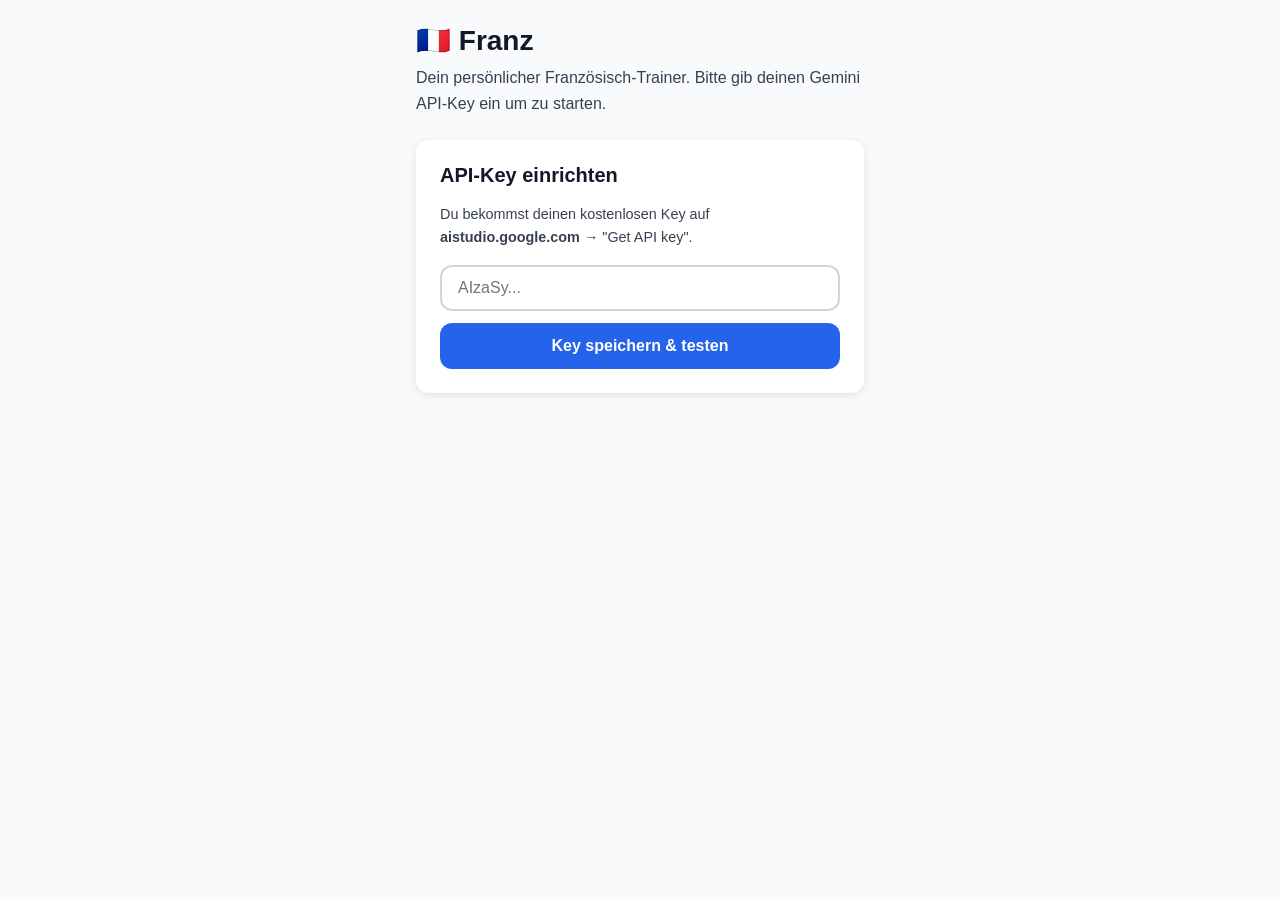
==== index.html @ 5c472bbf "feat: add home screen and API key setup" ====
<!DOCTYPE html>
<html lang="de">
<head>
  <meta charset="UTF-8">
  <meta name="viewport" content="width=device-width, initial-scale=1.0">
  <meta name="apple-mobile-web-app-capable" content="yes">
  <meta name="apple-mobile-web-app-status-bar-style" content="default">
  <meta name="apple-mobile-web-app-title" content="Franz">
  <title>Franz — Französisch lernen</title>
  <link rel="stylesheet" href="css/style.css">
</head>
<body>
<div class="container">

  <!-- API Key Setup (shown if no key stored) -->
  <div id="setup-screen">
    <h1>🇫🇷 Franz</h1>
    <p style="margin-bottom:24px">Dein persönlicher Französisch-Trainer. Bitte gib deinen Gemini API-Key ein um zu starten.</p>
    <div class="card">
      <h2>API-Key einrichten</h2>
      <p style="margin-bottom:16px; font-size:0.9rem;">Du bekommst deinen kostenlosen Key auf <strong>aistudio.google.com</strong> → "Get API key".</p>
      <input type="password" id="api-key-input" class="input" placeholder="AIzaSy..." style="margin-bottom:12px">
      <div id="key-error" class="feedback-box feedback-wrong hidden"></div>
      <button id="save-key-btn" class="btn btn-primary">
        <span id="key-btn-text">Key speichern &amp; testen</span>
        <span id="key-spinner" class="spinner hidden"></span>
      </button>
    </div>
  </div>

  <!-- Home Screen (shown once API key is set) -->
  <div id="home-screen" class="hidden">
    <div style="display:flex; justify-content:space-between; align-items:center; margin-bottom:8px">
      <h1>🇫🇷 Franz</h1>
      <div class="streak" id="streak-display">🔥 0 Tage</div>
    </div>

    <div id="placement-banner" class="card hidden">
      <h2>Wo stehst du?</h2>
      <p style="margin-bottom:16px">Mach den kurzen Einstufungstest um dein Startniveau zu bestimmen.</p>
      <a href="placement.html" class="btn btn-primary">Einstufungstest starten →</a>
    </div>

    <div id="level-section">
      <h2>Dein Level</h2>
      <div class="level-grid" id="level-grid"></div>
    </div>

    <div id="due-banner" class="card hidden">
      <p id="due-text"></p>
      <a href="vocab.html" class="btn btn-primary" style="margin-top:12px">Jetzt lernen →</a>
    </div>

    <h2 style="margin-top:8px">Trainieren</h2>
    <a href="vocab.html" class="btn btn-secondary">📖 Vokabel-Drill</a>
    <a href="sentences.html" class="btn btn-secondary">💬 Satz-Training</a>

    <button id="reset-btn" class="btn btn-secondary" style="margin-top:32px; font-size:0.8rem; color:#9ca3af">
      ⚙️ API-Key ändern / Fortschritt zurücksetzen
    </button>
  </div>

</div>

<script src="js/storage.js"></script>
<script src="js/srs.js"></script>
<script>
  let data = Storage.getAll();

  function init() {
    if (!data.gemini_api_key) {
      document.getElementById('setup-screen').classList.remove('hidden');
    } else {
      showHome();
    }
  }

  function showHome() {
    document.getElementById('setup-screen').classList.add('hidden');
    document.getElementById('home-screen').classList.remove('hidden');
    renderStreak();
    renderLevels();
    renderDueBanner();
    if (!data.placement_completed) {
      document.getElementById('placement-banner').classList.remove('hidden');
    }
  }

  function renderStreak() {
    const s = data.streak;
    document.getElementById('streak-display').textContent = `🔥 ${s.current} Tag${s.current !== 1 ? 'e' : ''}`;
  }

  function renderLevels() {
    const levels = ['a1','a2','b1','b2','c1'];
    const labels = {a1:'A1',a2:'A2',b1:'B1',b2:'B2',c1:'C1'};
    const grid = document.getElementById('level-grid');
    grid.innerHTML = '';
    levels.forEach(lvl => {
      const btn = document.createElement('button');
      btn.className = 'level-btn';
      const unlocked = data.unlocked_levels.includes(lvl) || lvl === 'a1';
      const mastered = SRS.isLevelMastered(data.vocabulary, lvl);
      const pct = SRS.getMasteryPercent(data.vocabulary, lvl);
      if (!unlocked) btn.classList.add('locked');
      if (mastered) btn.classList.add('mastered');
      if (lvl === data.current_level) btn.classList.add('active');
      btn.innerHTML = `${labels[lvl]}<br><small style="font-weight:400;font-size:0.7rem">${pct}%</small>`;
      if (unlocked) {
        btn.addEventListener('click', () => {
          data.current_level = lvl;
          Storage.set('current_level', lvl);
          data = Storage.getAll();
          renderLevels();
        });
      }
      grid.appendChild(btn);
    });
  }

  function renderDueBanner() {
    const level = data.current_level || 'a1';
    const due = SRS.getDueItems(data.vocabulary, level);
    const banner = document.getElementById('due-banner');
    if (due.length > 0) {
      document.getElementById('due-text').textContent = `📚 ${due.length} Vokabel${due.length !== 1 ? 'n' : ''} zur Wiederholung fällig`;
      banner.classList.remove('hidden');
    }
  }

  // API Key save
  document.getElementById('save-key-btn').addEventListener('click', async () => {
    const key = document.getElementById('api-key-input').value.trim();
    if (!key) return;
    const btn = document.getElementById('save-key-btn');
    const spinner = document.getElementById('key-spinner');
    const btnText = document.getElementById('key-btn-text');
    const errBox = document.getElementById('key-error');
    btn.disabled = true;
    spinner.classList.remove('hidden');
    btnText.textContent = 'Wird geprüft…';
    errBox.classList.add('hidden');
    try {
      const url = `https://generativelanguage.googleapis.com/v1beta/models/gemini-1.5-flash:generateContent?key=${key}`;
      const res = await fetch(url, {
        method: 'POST',
        headers: { 'Content-Type': 'application/json' },
        body: JSON.stringify({ contents: [{ parts: [{ text: 'Antworte nur mit: OK' }] }] })
      });
      if (!res.ok) throw new Error('Ungültiger API-Key oder Netzwerkfehler');
      data.gemini_api_key = key;
      if (!data.unlocked_levels.includes('a1')) data.unlocked_levels.push('a1');
      Storage.saveAll(data);
      showHome();
    } catch(e) {
      errBox.textContent = `Fehler: ${e.message}`;
      errBox.classList.remove('hidden');
    } finally {
      btn.disabled = false;
      spinner.classList.add('hidden');
      btnText.textContent = 'Key speichern &amp; testen';
    }
  });

  // Reset
  document.getElementById('reset-btn').addEventListener('click', () => {
    if (confirm('Was möchtest du tun?\nOK = Alles zurücksetzen\nAbbrechen = Nur Key ändern')) {
      Storage.clear();
    } else {
      Storage.set('gemini_api_key', '');
    }
    location.reload();
  });

  init();
</script>
</body>
</html>
---- css/style.css ----
/* css/style.css */
*, *::before, *::after { box-sizing: border-box; margin: 0; padding: 0; }

:root {
  --blue: #2563eb;
  --blue-dark: #1d4ed8;
  --green: #16a34a;
  --red: #dc2626;
  --gray-50: #f9fafb;
  --gray-100: #f3f4f6;
  --gray-300: #d1d5db;
  --gray-500: #6b7280;
  --gray-700: #374151;
  --gray-900: #111827;
  --radius: 12px;
  --shadow: 0 2px 8px rgba(0,0,0,0.1);
}

body {
  font-family: -apple-system, BlinkMacSystemFont, 'Segoe UI', sans-serif;
  background: var(--gray-50);
  color: var(--gray-900);
  min-height: 100vh;
  padding: 0;
}

.container {
  max-width: 480px;
  margin: 0 auto;
  padding: 24px 16px;
}

h1 { font-size: 1.75rem; font-weight: 700; margin-bottom: 8px; }
h2 { font-size: 1.25rem; font-weight: 600; margin-bottom: 16px; }
p  { color: var(--gray-700); line-height: 1.6; }

.card {
  background: white;
  border-radius: var(--radius);
  padding: 24px;
  box-shadow: var(--shadow);
  margin-bottom: 16px;
}

.btn {
  display: inline-flex;
  align-items: center;
  justify-content: center;
  gap: 8px;
  padding: 14px 24px;
  border-radius: var(--radius);
  border: none;
  font-size: 1rem;
  font-weight: 600;
  cursor: pointer;
  width: 100%;
  transition: background 0.15s;
}
.btn-primary  { background: var(--blue); color: white; }
.btn-primary:hover  { background: var(--blue-dark); }
.btn-secondary { background: var(--gray-100); color: var(--gray-700); }
.btn-secondary:hover { background: var(--gray-300); }
.btn-success  { background: var(--green); color: white; }
.btn-danger   { background: var(--red); color: white; }
.btn:disabled { opacity: 0.5; cursor: not-allowed; }
.btn + .btn   { margin-top: 10px; }

.input {
  width: 100%;
  padding: 12px 16px;
  border: 2px solid var(--gray-300);
  border-radius: var(--radius);
  font-size: 1rem;
  outline: none;
  transition: border-color 0.15s;
}
.input:focus { border-color: var(--blue); }

.badge {
  display: inline-block;
  padding: 4px 10px;
  border-radius: 99px;
  font-size: 0.75rem;
  font-weight: 600;
  background: var(--gray-100);
  color: var(--gray-700);
}
.badge-blue  { background: #dbeafe; color: var(--blue-dark); }
.badge-green { background: #dcfce7; color: var(--green); }

.feedback-box {
  padding: 16px;
  border-radius: var(--radius);
  margin-top: 16px;
  font-size: 0.95rem;
  line-height: 1.6;
}
.feedback-correct { background: #dcfce7; border-left: 4px solid var(--green); }
.feedback-wrong   { background: #fee2e2; border-left: 4px solid var(--red); }
.feedback-info    { background: #dbeafe; border-left: 4px solid var(--blue); }

.progress-bar {
  height: 8px;
  background: var(--gray-100);
  border-radius: 99px;
  overflow: hidden;
  margin-bottom: 24px;
}
.progress-bar-fill {
  height: 100%;
  background: var(--blue);
  border-radius: 99px;
  transition: width 0.3s;
}

.nav-back {
  display: inline-flex;
  align-items: center;
  gap: 6px;
  color: var(--blue);
  text-decoration: none;
  font-weight: 500;
  margin-bottom: 20px;
}

.french-text {
  font-size: 2rem;
  font-weight: 700;
  text-align: center;
  margin: 24px 0 8px;
  letter-spacing: -0.5px;
}
.german-text {
  font-size: 1rem;
  text-align: center;
  color: var(--gray-500);
  margin-bottom: 24px;
}

.mic-btn {
  width: 80px; height: 80px;
  border-radius: 50%;
  border: none;
  background: var(--blue);
  color: white;
  font-size: 2rem;
  cursor: pointer;
  display: flex; align-items: center; justify-content: center;
  margin: 24px auto;
  transition: background 0.15s, transform 0.1s;
  box-shadow: 0 4px 12px rgba(37,99,235,0.3);
}
.mic-btn:active { transform: scale(0.95); }
.mic-btn.listening { background: var(--red); animation: pulse 1s infinite; }

@keyframes pulse {
  0%, 100% { box-shadow: 0 4px 12px rgba(220,38,38,0.3); }
  50% { box-shadow: 0 4px 24px rgba(220,38,38,0.6); }
}

.level-grid {
  display: grid;
  grid-template-columns: repeat(3, 1fr);
  gap: 10px;
  margin-bottom: 24px;
}
.level-btn {
  padding: 16px 8px;
  border-radius: var(--radius);
  border: 2px solid var(--gray-300);
  background: white;
  font-size: 1rem;
  font-weight: 700;
  cursor: pointer;
  text-align: center;
  transition: all 0.15s;
}
.level-btn.active  { border-color: var(--blue); background: #dbeafe; color: var(--blue-dark); }
.level-btn.locked  { opacity: 0.4; cursor: not-allowed; }
.level-btn.mastered { border-color: var(--green); background: #dcfce7; color: var(--green); }

.streak {
  display: flex; align-items: center; gap: 8px;
  font-size: 0.9rem; color: var(--gray-500);
}

.choice-option {
  width: 100%;
  padding: 14px 18px;
  margin-bottom: 10px;
  border-radius: var(--radius);
  border: 2px solid var(--gray-300);
  background: white;
  font-size: 1rem;
  cursor: pointer;
  text-align: left;
  transition: all 0.15s;
}
.choice-option:hover { border-color: var(--blue); }
.choice-option.correct { border-color: var(--green); background: #dcfce7; }
.choice-option.wrong   { border-color: var(--red); background: #fee2e2; }

.spinner {
  display: inline-block;
  width: 20px; height: 20px;
  border: 2px solid var(--gray-300);
  border-top-color: var(--blue);
  border-radius: 50%;
  animation: spin 0.7s linear infinite;
  vertical-align: middle;
  margin-right: 8px;
}
@keyframes spin { to { transform: rotate(360deg); } }

.hidden { display: none !important; }
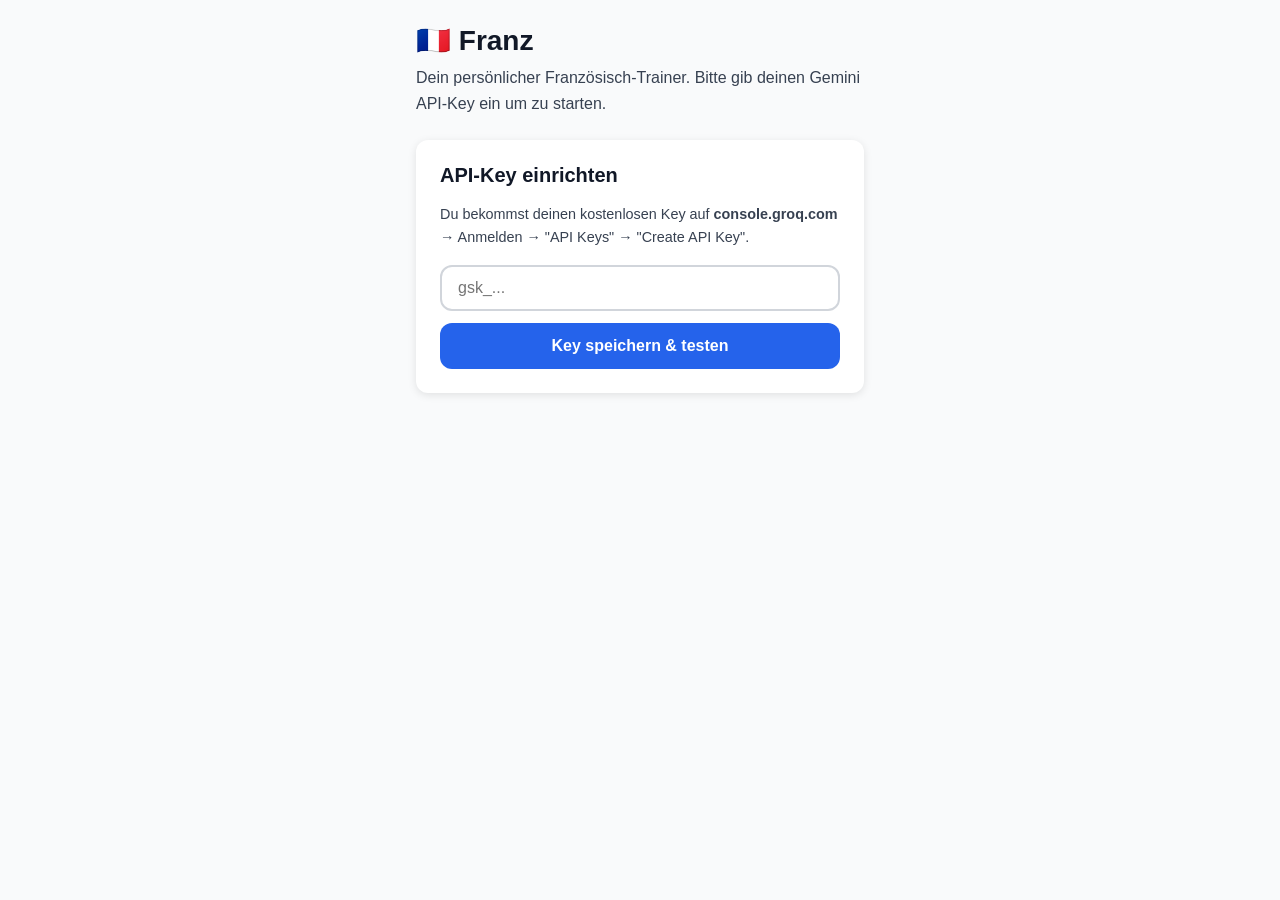
==== commit 94a56a88: "fix: switch from Gemini to Groq API (EU free tier compatible)" ====
--- a/index.html
+++ b/index.html
@@ -18,8 +18,8 @@
     <p style="margin-bottom:24px">Dein persönlicher Französisch-Trainer. Bitte gib deinen Gemini API-Key ein um zu starten.</p>
     <div class="card">
       <h2>API-Key einrichten</h2>
-      <p style="margin-bottom:16px; font-size:0.9rem;">Du bekommst deinen kostenlosen Key auf <strong>aistudio.google.com</strong> → "Get API key".</p>
-      <input type="password" id="api-key-input" class="input" placeholder="AIzaSy..." style="margin-bottom:12px">
+      <p style="margin-bottom:16px; font-size:0.9rem;">Du bekommst deinen kostenlosen Key auf <strong>console.groq.com</strong> → Anmelden → "API Keys" → "Create API Key".</p>
+      <input type="password" id="api-key-input" class="input" placeholder="gsk_..." style="margin-bottom:12px">
       <div id="key-error" class="feedback-box feedback-wrong hidden"></div>
       <button id="save-key-btn" class="btn btn-primary">
         <span id="key-btn-text">Key speichern &amp; testen</span>
@@ -141,13 +141,15 @@
     btnText.textContent = 'Wird geprüft…';
     errBox.classList.add('hidden');
     try {
-      const url = `https://generativelanguage.googleapis.com/v1beta/models/gemini-1.5-flash:generateContent?key=${key}`;
-      const res = await fetch(url, {
+      const res = await fetch('https://api.groq.com/openai/v1/chat/completions', {
         method: 'POST',
-        headers: { 'Content-Type': 'application/json' },
-        body: JSON.stringify({ contents: [{ parts: [{ text: 'Antworte nur mit: OK' }] }] })
+        headers: { 'Content-Type': 'application/json', 'Authorization': `Bearer ${key}` },
+        body: JSON.stringify({ model: 'llama-3.3-70b-versatile', messages: [{ role: 'user', content: 'Antworte nur mit: OK' }], max_tokens: 5 })
       });
-      if (!res.ok) throw new Error('Ungültiger API-Key oder Netzwerkfehler');
+      if (!res.ok) {
+        const errData = await res.json().catch(() => ({}));
+        throw new Error(`Fehler ${res.status}: ${errData?.error?.message || 'Unbekannter Fehler'}`);
+      }
       data.gemini_api_key = key;
       if (!data.unlocked_levels.includes('a1')) data.unlocked_levels.push('a1');
       Storage.saveAll(data);
